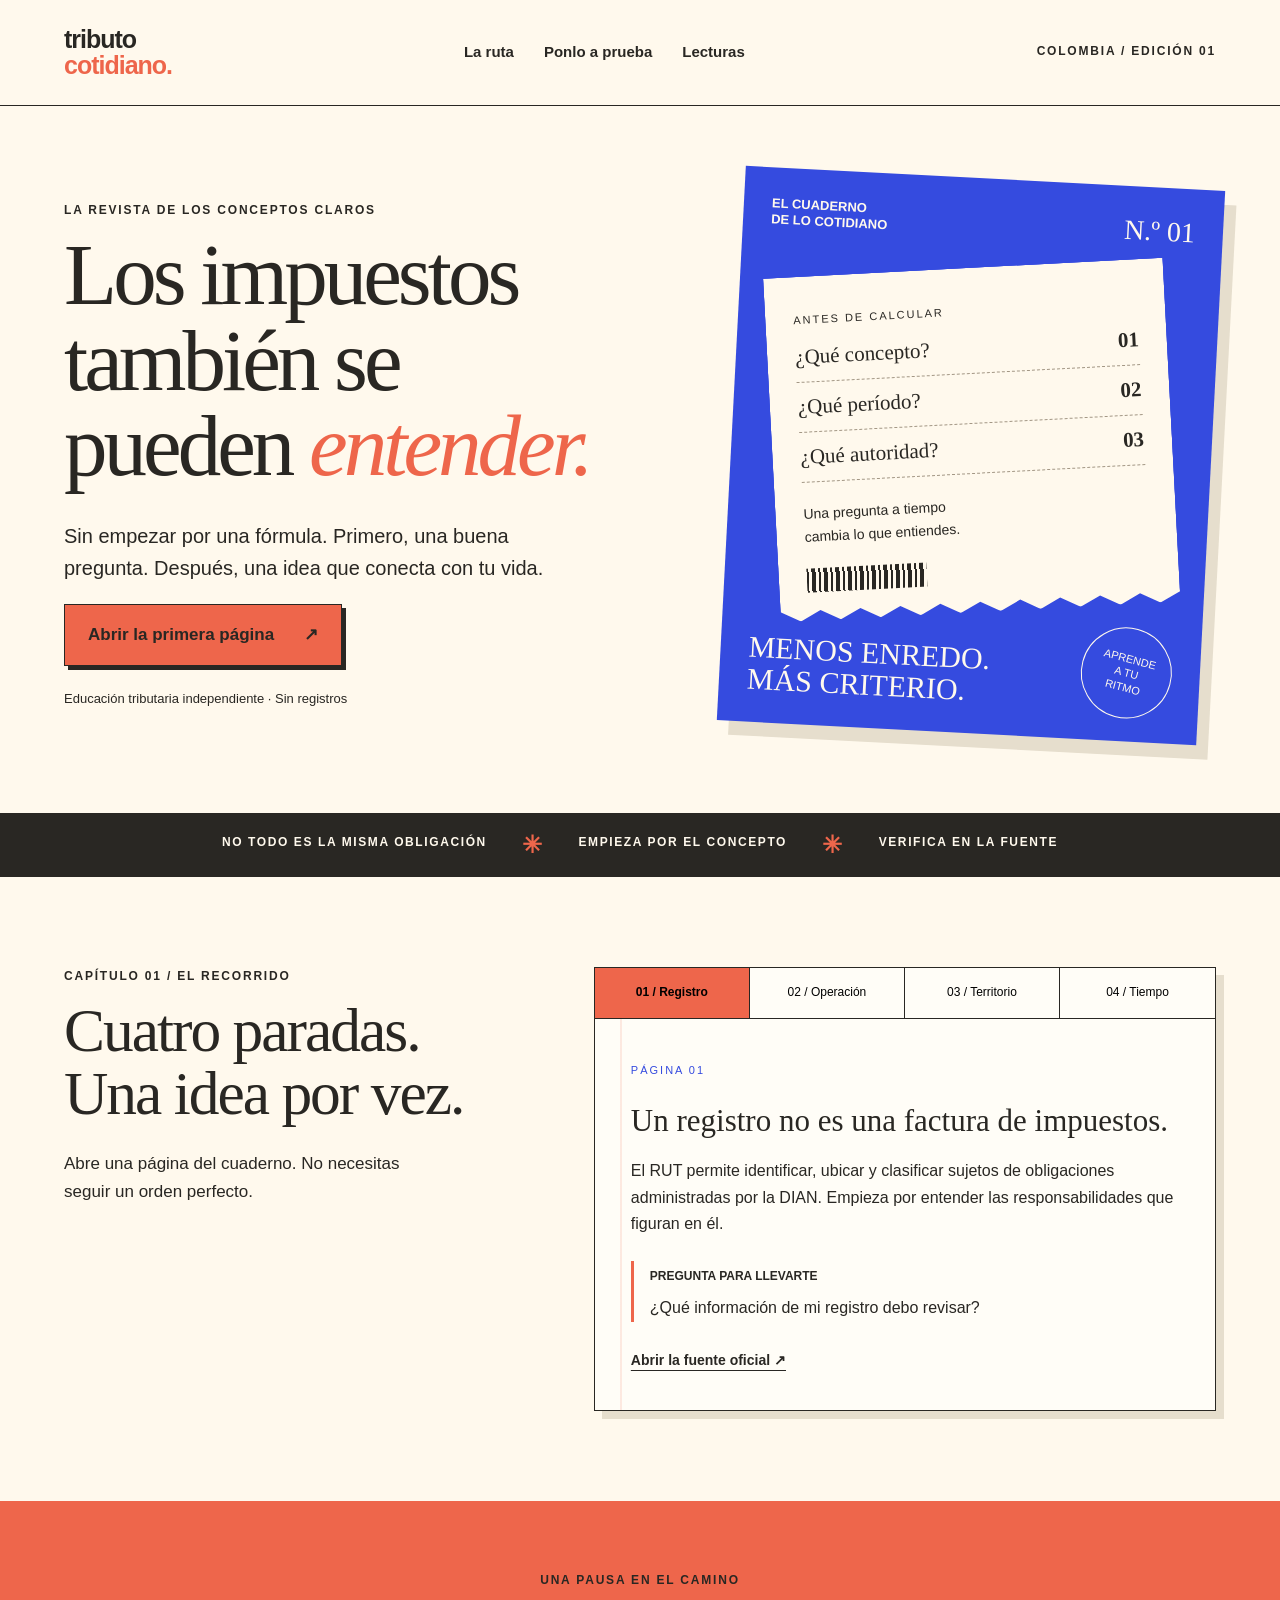
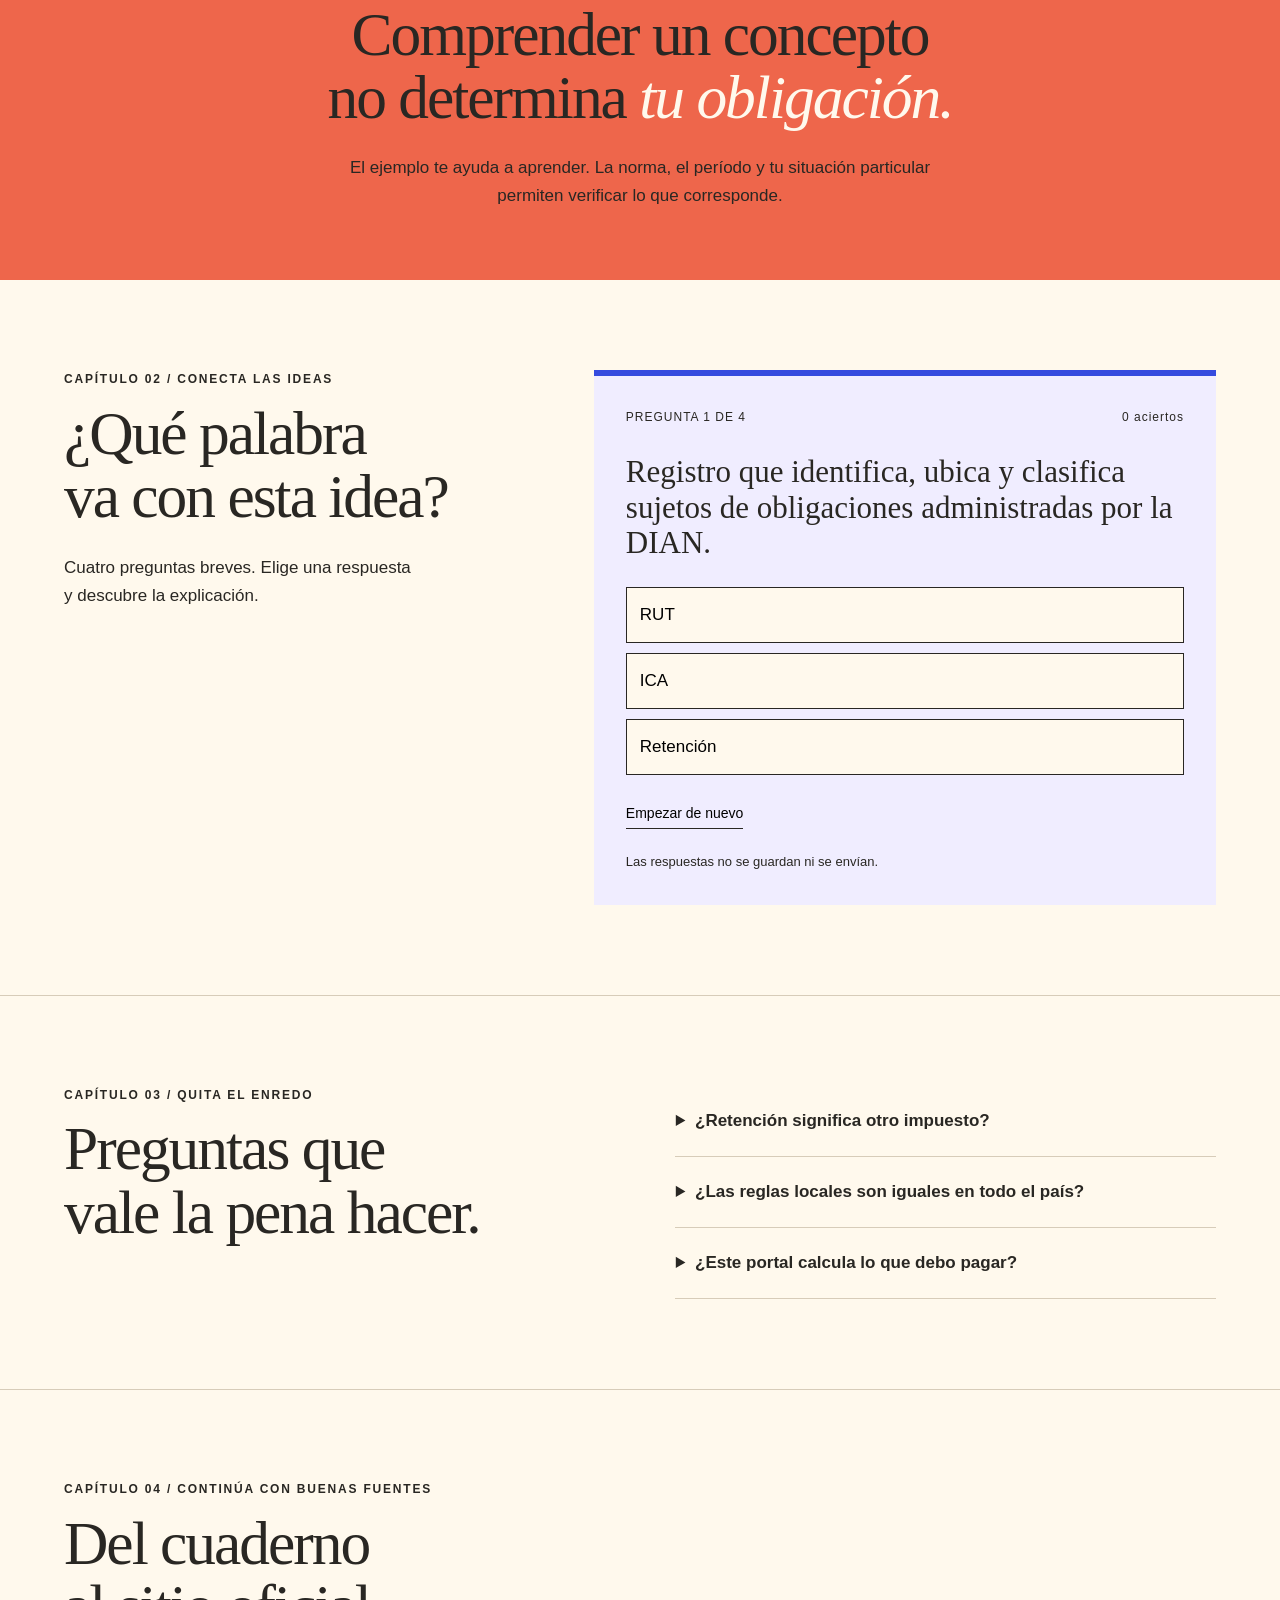
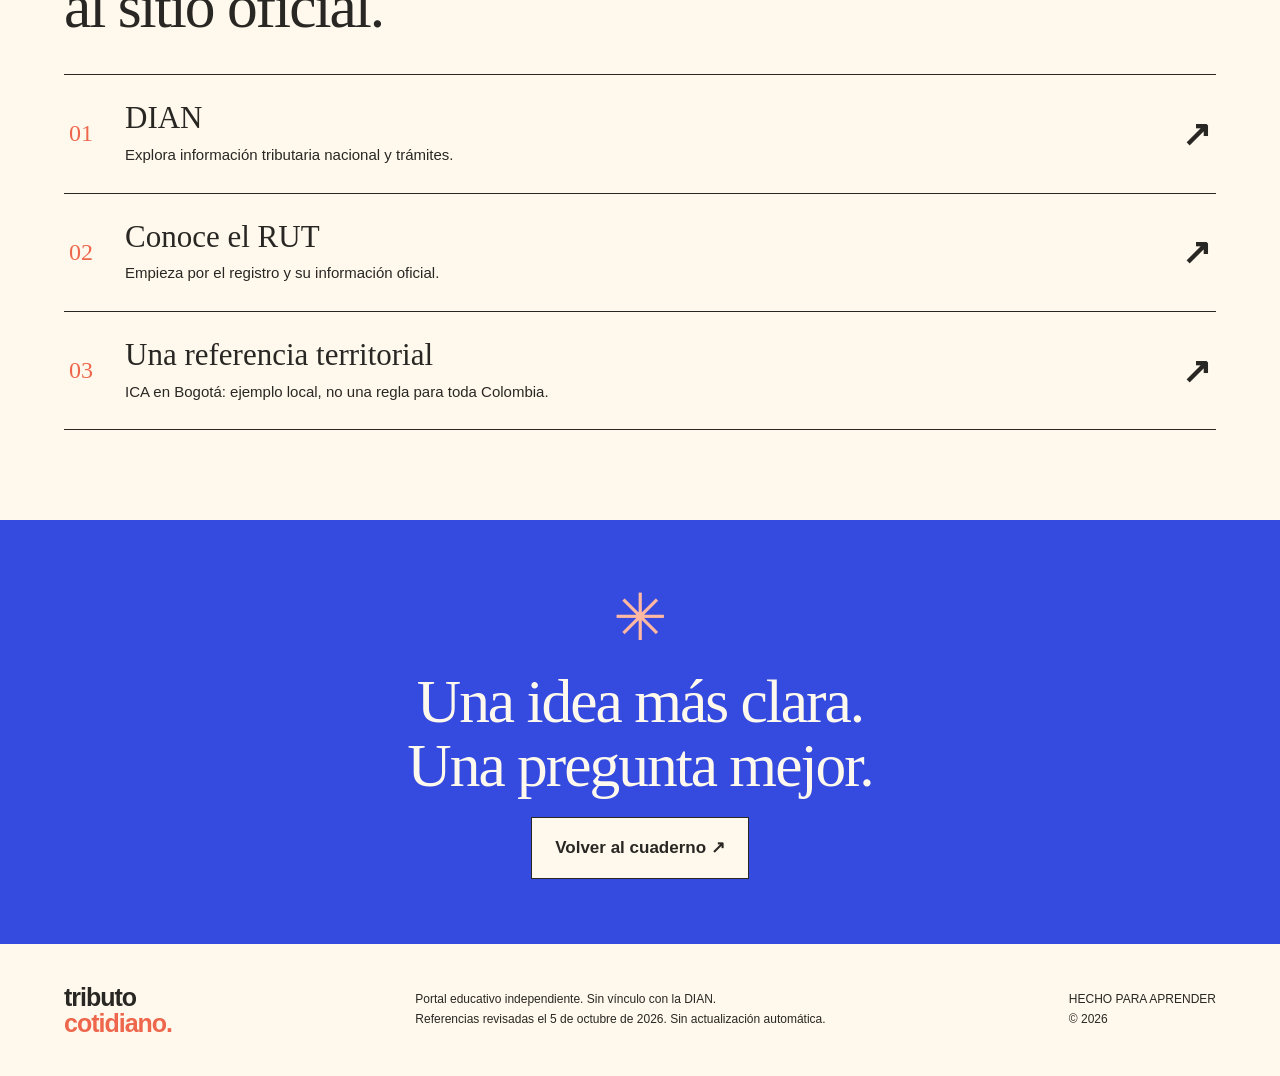
==== index.html @ 0646256a "Add files via upload" ====
<!doctype html><html lang="es"><head><meta charset="utf-8"><meta name="viewport" content="width=device-width,initial-scale=1"><meta name="description" content="Tributo Cotidiano: una revista educativa para entender los impuestos de Colombia, paso a paso."><title>Tributo Cotidiano — Entender también cuenta</title><link rel="icon" href="favicon.svg"><link rel="stylesheet" href="estilos.css"><script defer src="script.js"></script></head><body><a class="skip" href="#contenido">Saltar al contenido</a><header><a class="logo" href="index.html">tributo<span>cotidiano.</span></a><button class="menu" aria-expanded="false" aria-controls="nav">Menú</button><nav id="nav"><a href="#ruta">La ruta</a><a href="#juego">Ponlo a prueba</a><a href="#lecturas">Lecturas</a></nav><span class="edition">COLOMBIA / EDICIÓN 01</span></header><main id="contenido"><section class="hero"><div class="hero-copy"><p class="kicker">LA REVISTA DE LOS CONCEPTOS CLAROS</p><h1>Los impuestos<br>también se<br>pueden <em>entender.</em></h1><p class="lead">Sin empezar por una fórmula. Primero, una buena pregunta. Después, una idea que conecta con tu vida.</p><a class="button" href="#ruta">Abrir la primera página <span>↗</span></a><p class="small">Educación tributaria independiente · Sin registros</p></div><div class="cover" aria-label="Portada ilustrada de la revista"><div class="cover-top">EL CUADERNO<br>DE LO COTIDIANO <span>N.º 01</span></div><div class="receipt"><span class="receipt-title">ANTES DE CALCULAR</span><div>¿Qué concepto? <b>01</b></div><div>¿Qué período? <b>02</b></div><div>¿Qué autoridad? <b>03</b></div><p>Una pregunta a tiempo<br>cambia lo que entiendes.</p><span class="barcode" aria-hidden="true"></span></div><div class="cover-bottom">MENOS ENREDO.<br><strong>MÁS CRITERIO.</strong><span class="stamp">APRENDE<br>A TU<br>RITMO</span></div></div></section><div class="ribbon"><span>NO TODO ES LA MISMA OBLIGACIÓN</span><span aria-hidden="true">✳</span><span>EMPIEZA POR EL CONCEPTO</span><span aria-hidden="true">✳</span><span>VERIFICA EN LA FUENTE</span></div><section id="ruta" class="route section"><div class="section-title"><p class="kicker">CAPÍTULO 01 / EL RECORRIDO</p><h2>Cuatro paradas.<br>Una idea por vez.</h2><p>Abre una página del cuaderno. No necesitas seguir un orden perfecto.</p></div><div class="notebook"><div class="tabs" role="group" aria-label="Capítulos del cuaderno"><button data-page="0" aria-pressed="true" class="active">01 / Registro</button><button data-page="1" aria-pressed="false">02 / Operación</button><button data-page="2" aria-pressed="false">03 / Territorio</button><button data-page="3" aria-pressed="false">04 / Tiempo</button></div><article class="page" aria-live="polite"><span id="page-number">PÁGINA 01</span><h3 id="page-title">Un registro no es una factura de impuestos.</h3><p id="page-copy">El RUT permite identificar, ubicar y clasificar sujetos de obligaciones administradas por la DIAN. Empieza por entender las responsabilidades que figuran en él.</p><div class="margin-note"><strong>Pregunta para llevarte</strong><p id="page-question">¿Qué información de mi registro debo revisar?</p></div><a id="page-source" href="https://www.dian.gov.co/tramitesservicios/tramites-y-servicios/tributarios/Paginas/RUT.aspx" target="_blank" rel="noopener noreferrer">Abrir la fuente oficial ↗</a></article></div></section><section class="pause"><p class="kicker">UNA PAUSA EN EL CAMINO</p><h2>Comprender un concepto<br>no determina <em>tu obligación.</em></h2><p>El ejemplo te ayuda a aprender. La norma, el período y tu situación particular permiten verificar lo que corresponde.</p></section><section id="juego" class="game section"><div class="section-title"><p class="kicker">CAPÍTULO 02 / CONECTA LAS IDEAS</p><h2>¿Qué palabra<br>va con esta idea?</h2><p>Cuatro preguntas breves. Elige una respuesta y descubre la explicación.</p></div><div class="game-box"><div class="game-meta"><span id="progress">PREGUNTA 1 DE 4</span><span id="score">0 aciertos</span></div><h3 id="question">Registro que identifica, ubica y clasifica sujetos de obligaciones administradas por la DIAN.</h3><div id="answers" class="answers"><button data-choice="0">RUT</button><button data-choice="1">ICA</button><button data-choice="2">Retención</button></div><p id="feedback" role="status" hidden></p><button id="next" class="button dark" hidden>Siguiente pregunta →</button><button id="restart" class="text-button">Empezar de nuevo</button><p class="small">Las respuestas no se guardan ni se envían.</p></div></section><section class="fold section"><div><p class="kicker">CAPÍTULO 03 / QUITA EL ENREDO</p><h2>Preguntas que<br>vale la pena hacer.</h2></div><div class="faq"><details><summary>¿Retención significa otro impuesto?</summary><p>La retención es un mecanismo de recaudo anticipado. Para entenderla, revisa el concepto y el soporte del pago, sin asumir que cualquier descuento es una retención tributaria.</p><a href="https://normograma.dian.gov.co/dian/compilacion/docs/oficio_dian_906765_2022.htm" target="_blank" rel="noopener noreferrer">Referencia DIAN ↗</a></details><details><summary>¿Las reglas locales son iguales en todo el país?</summary><p>Consulta la entidad territorial competente. No traslades automáticamente tarifas, calendarios o condiciones de una ciudad a otra.</p></details><details><summary>¿Este portal calcula lo que debo pagar?</summary><p>No. Es un recorrido educativo sobre conceptos. No recibe declaraciones, documentos fiscales ni pagos, y no determina obligaciones individuales.</p></details></div></section><section id="lecturas" class="reading section"><p class="kicker">CAPÍTULO 04 / CONTINÚA CON BUENAS FUENTES</p><h2>Del cuaderno<br>al sitio oficial.</h2><div class="reading-list"><a href="https://www.dian.gov.co/" target="_blank" rel="noopener noreferrer"><span>01</span><div><h3>DIAN</h3><p>Explora información tributaria nacional y trámites.</p></div><b>↗</b></a><a href="https://www.dian.gov.co/tramitesservicios/tramites-y-servicios/tributarios/Paginas/RUT.aspx" target="_blank" rel="noopener noreferrer"><span>02</span><div><h3>Conoce el RUT</h3><p>Empieza por el registro y su información oficial.</p></div><b>↗</b></a><a href="https://www.haciendabogota.gov.co/es/impuestos/impuesto-de-industria-y-comercio-ica" target="_blank" rel="noopener noreferrer"><span>03</span><div><h3>Una referencia territorial</h3><p>ICA en Bogotá: ejemplo local, no una regla para toda Colombia.</p></div><b>↗</b></a></div></section><section class="closing"><span aria-hidden="true">✳</span><h2>Una idea más clara.<br>Una pregunta mejor.</h2><a href="#ruta" class="button">Volver al cuaderno ↗</a></section></main><footer><a class="logo" href="index.html">tributo<span>cotidiano.</span></a><p>Portal educativo independiente. Sin vínculo con la DIAN.<br>Referencias revisadas el 5 de octubre de 2026. Sin actualización automática.</p><span>HECHO PARA APRENDER<br>© 2026</span></footer></body></html>
---- estilos.css ----
:root{--paper:#fff9ed;--ink:#292723;--coral:#ee664b;--blue:#354bdf;--line:#d7ccb9}*{box-sizing:border-box}html{scroll-behavior:smooth;scroll-padding-top:25px}body{margin:0;background:var(--paper);color:var(--ink);font:17px/1.65 Arial,sans-serif}a{color:inherit;text-underline-offset:5px}button{font:inherit;cursor:pointer}button,a{-webkit-tap-highlight-color:transparent}a:focus-visible,button:focus-visible,summary:focus-visible{outline:3px solid var(--blue);outline-offset:5px}[hidden]{display:none!important}.skip{position:absolute;top:-100px;background:var(--ink);color:white;padding:10px;z-index:5}.skip:focus{top:0}header{max-width:1440px;margin:auto;display:flex;align-items:center;justify-content:space-between;gap:30px;padding:26px 5%;border-bottom:1px solid var(--ink)}.logo{font-weight:900;font-size:25px;text-decoration:none;letter-spacing:-1px;line-height:1.05}.logo span{display:block;color:var(--coral)}nav{display:flex;gap:30px}nav a{text-decoration:none;font-size:15px;font-weight:bold}.edition,.kicker{font-size:12px;letter-spacing:1.8px;font-weight:700}.menu{display:none}.hero{max-width:1440px;margin:auto;padding:72px 5% 80px;display:grid;grid-template-columns:1.1fr .9fr;gap:65px;align-items:center}h1,h2,h3,p{margin-top:0}h1{font:normal clamp(54px,6.8vw,102px)/.98 Georgia,serif;letter-spacing:-4px;margin-bottom:32px}em{color:var(--coral);font-weight:normal}.lead{max-width:510px;font-size:20px;line-height:1.6}.button{display:inline-flex;align-items:center;justify-content:space-between;gap:30px;text-decoration:none;padding:16px 23px;border:1px solid var(--ink);background:var(--coral);color:var(--ink);font-weight:bold;box-shadow:4px 4px 0 var(--ink);transition:transform .15s}.button:hover{transform:translateY(-2px)}.small{font-size:13px;margin:22px 0 0}.cover{background:var(--blue);color:var(--paper);padding:28px;transform:rotate(3deg);box-shadow:12px 14px 0 #e6decd;max-width:480px;width:100%;justify-self:center}.cover-top{display:flex;justify-content:space-between;align-items:start;font-size:13px;font-weight:700;line-height:1.2}.cover-top span{font:28px Georgia,serif}.receipt{background:var(--paper);color:var(--ink);padding:28px;margin:30px 12px;transform:rotate(-6deg);clip-path:polygon(0 0,100% 0,100% 97%,95% 100%,90% 97%,85% 100%,80% 97%,75% 100%,70% 97%,65% 100%,60% 97%,55% 100%,50% 97%,45% 100%,40% 97%,35% 100%,30% 97%,25% 100%,20% 97%,15% 100%,10% 97%,5% 100%,0 97%)}.receipt-title{font-size:11px;letter-spacing:2px}.receipt div{border-bottom:1px dashed #a39785;padding:12px 0;display:flex;justify-content:space-between;font:21px Georgia,serif}.receipt p{font-size:14px;margin:20px 0}.barcode{display:block;height:24px;width:120px;background:repeating-linear-gradient(90deg,var(--ink) 0 2px,transparent 2px 5px,var(--ink) 5px 9px,transparent 9px 12px)}.cover-bottom{position:relative;font:30px/1.05 Georgia,serif;padding:0 110px 0 0}.cover-bottom strong{font-weight:normal}.stamp{position:absolute;right:0;bottom:-5px;border:1px solid var(--paper);border-radius:50%;width:91px;height:91px;display:grid;place-content:center;text-align:center;font:11px/1.3 Arial,sans-serif;transform:rotate(12deg)}.ribbon{display:flex;justify-content:center;gap:35px;padding:20px;background:var(--ink);color:var(--paper);font-size:12px;font-weight:700;letter-spacing:1.6px}.ribbon span[aria-hidden]{color:var(--coral);font-size:24px;line-height:1}.section{max-width:1280px;padding:90px 5%;margin:auto}h2{font:normal clamp(36px,4.8vw,64px)/1.03 Georgia,serif;letter-spacing:-2px;margin-bottom:25px}.section-title>p:last-child{max-width:360px}.route,.game{display:grid;grid-template-columns:.85fr 1.15fr;gap:70px}.notebook{border:1px solid var(--ink);background:#fffdf7;box-shadow:8px 8px 0 #e6decd}.tabs{display:grid;grid-template-columns:repeat(4,1fr);border-bottom:1px solid var(--ink)}.tabs button{border:0;border-right:1px solid var(--ink);background:transparent;padding:15px 5px;font-size:12px}.tabs button:last-child{border-right:0}.tabs button.active{background:var(--coral);font-weight:bold}.page{padding:36px;min-height:390px;background:linear-gradient(90deg,transparent 25px,#ee664b44 26px,transparent 27px)}.page>span{font-size:11px;letter-spacing:2px;color:var(--blue)}h3{font:normal 31px/1.15 Georgia,serif;margin:20px 0}.page p{font-size:16px}.margin-note{border-left:3px solid var(--coral);padding-left:16px;margin:24px 0}.margin-note strong{font-size:12px;text-transform:uppercase}.margin-note p{margin:6px 0}.page>a{font-size:14px;font-weight:bold}.pause{background:var(--coral);text-align:center;padding:70px 24px}.pause em{color:var(--paper)}.pause p:last-child{max-width:650px;margin:0 auto}.game-box{background:#f0edff;border-top:6px solid var(--blue);padding:32px}.game-meta{display:flex;justify-content:space-between;font-size:12px;letter-spacing:1px}.game-box h3{margin:26px 0}.answers{display:grid;gap:10px}.answers button{background:var(--paper);border:1px solid var(--ink);padding:13px;text-align:left}.answers button:hover:not(:disabled){background:#e2dcff}.answers button.chosen{background:var(--blue);color:white}.answers button:disabled{cursor:default;opacity:1}.game-box #feedback{padding:16px;border-left:3px solid var(--blue);margin-top:22px;background:white;font-size:16px}.dark{background:var(--ink);color:white;box-shadow:none}.text-button{display:block;background:none;border:0;border-bottom:1px solid var(--ink);padding:3px 0;margin-top:24px;font-size:14px}.fold{display:grid;grid-template-columns:1fr 1fr;gap:70px;border-top:1px solid var(--line)}details{border-bottom:1px solid var(--line);padding:21px 0}summary{cursor:pointer;font-weight:bold;list-style-position:outside;margin-left:20px}details p{margin:20px 0 10px}details a{font-size:14px}.reading{border-top:1px solid var(--line)}.reading-list{margin-top:36px}.reading-list>a{display:flex;gap:32px;align-items:center;border-top:1px solid var(--ink);padding:25px 5px;text-decoration:none}.reading-list>a:last-child{border-bottom:1px solid var(--ink)}.reading-list>a:hover h3{color:var(--blue)}.reading-list h3{margin:0 0 7px}.reading-list p{margin:0;font-size:15px}.reading-list>a>span{color:var(--coral);font:24px Georgia,serif}.reading-list b{font-size:35px;margin-left:auto}.closing{background:var(--blue);color:var(--paper);text-align:center;padding:65px 20px}.closing>span{font-size:65px;color:#ffb8a2;line-height:1}.closing h2{margin:20px}.closing .button{background:var(--paper);box-shadow:none}footer{padding:40px 5%;display:flex;justify-content:space-between;gap:35px;align-items:center}footer p,footer>span{font-size:12px;max-width:520px;margin:0}@media(max-width:1050px){.edition{display:none}.hero{gap:35px}h1{letter-spacing:-2px}.route,.game,.fold{gap:30px}.cover-bottom{font-size:25px}.ribbon{gap:18px;letter-spacing:.6px}}@media(max-width:760px){header{flex-wrap:wrap;padding:20px 6%}.menu{display:block;background:none;border:1px solid var(--ink);padding:8px 14px}.js nav{display:none}.js nav.open{display:flex}nav{width:100%;justify-content:space-between;gap:12px}.hero{grid-template-columns:1fr;padding:45px 6% 60px;gap:45px}h1{font-size:64px}.cover{max-width:380px}.route,.game,.fold{grid-template-columns:1fr;gap:24px}.section{padding:55px 6%}.section-title>p:last-child{max-width:none}.ribbon{flex-wrap:wrap;gap:12px;font-size:10px}.ribbon span:last-child{display:none}.page{padding:28px;min-height:360px}.tabs button{font-size:11px;padding:14px 3px}.pause{padding:50px 6%}.game-box{padding:25px}.reading-list>a{gap:16px}footer{flex-direction:column;align-items:start;padding:35px 6%}}@media(max-width:390px){h1{font-size:54px}.cover{padding:20px}.receipt{padding:20px;margin:25px 6px}.cover-bottom{font-size:23px}h2{font-size:38px}}@media(prefers-reduced-motion:reduce){html{scroll-behavior:auto}.button{transition:none}}
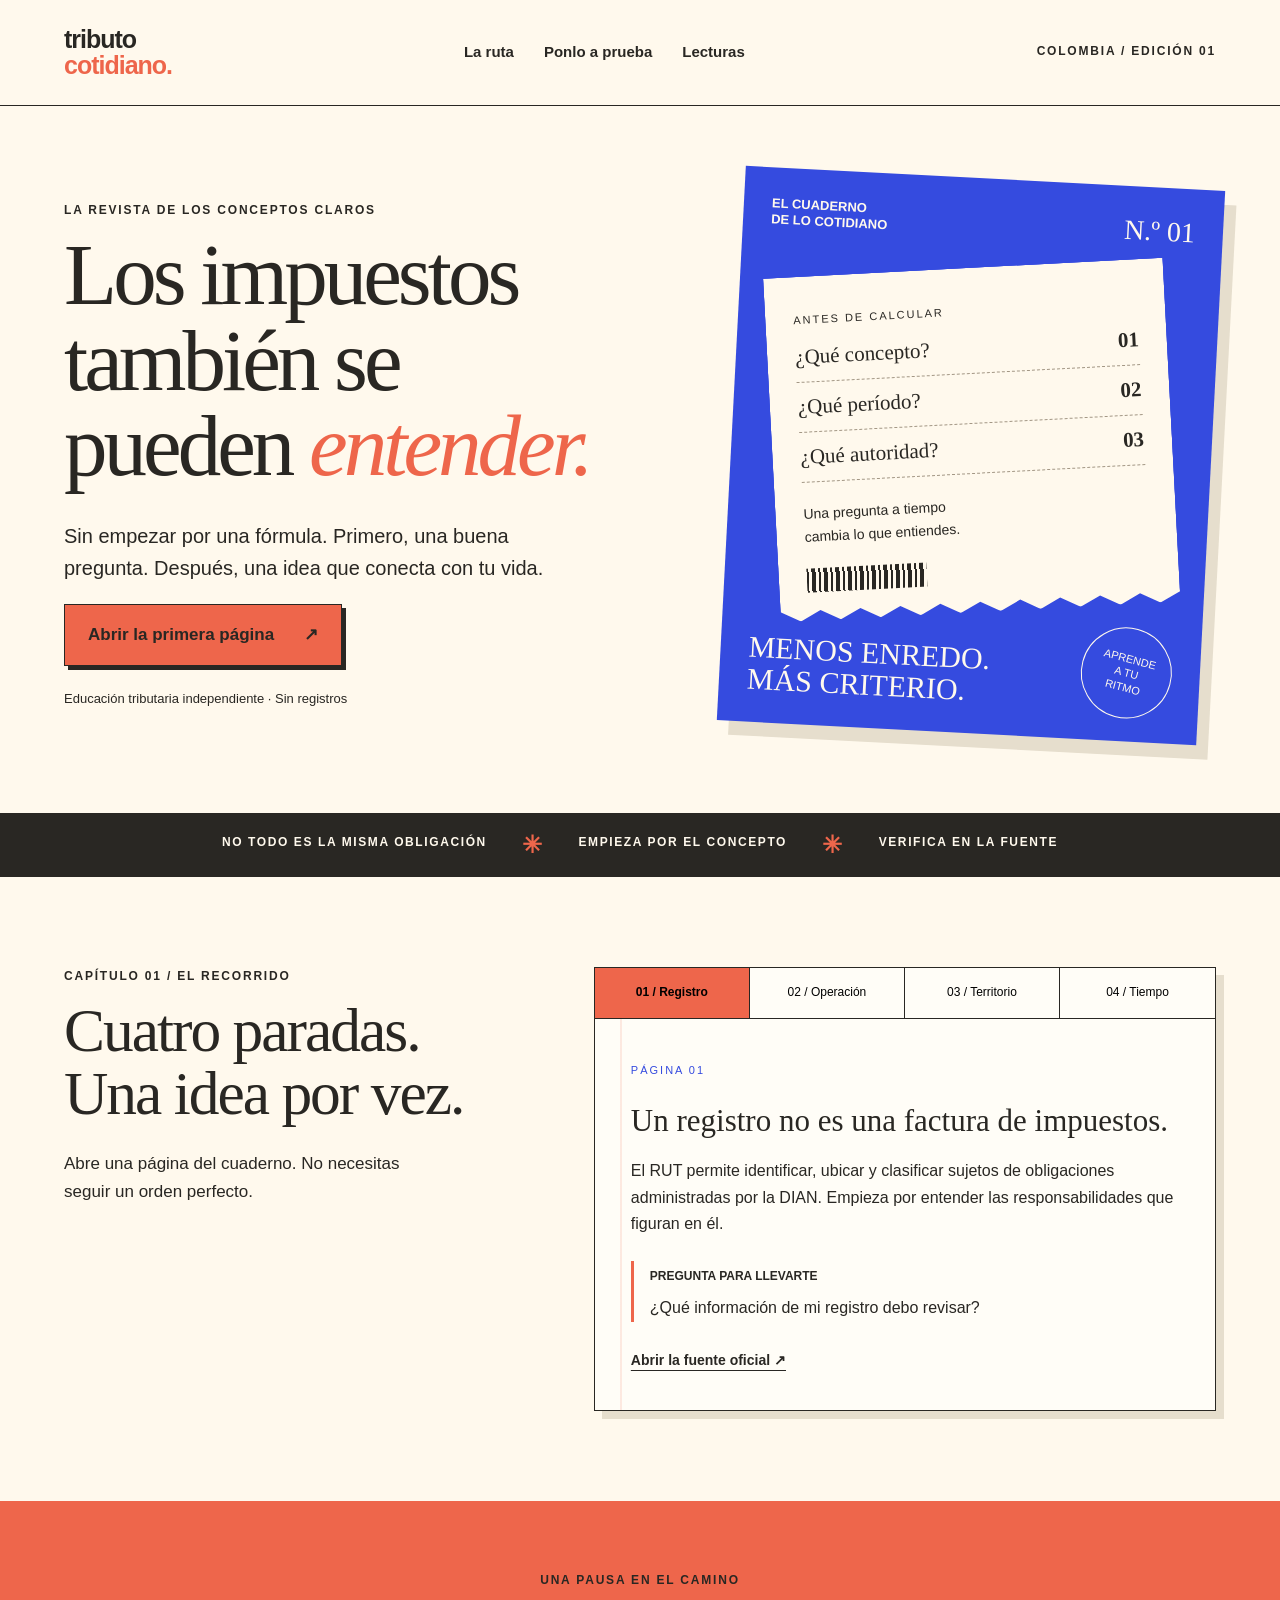
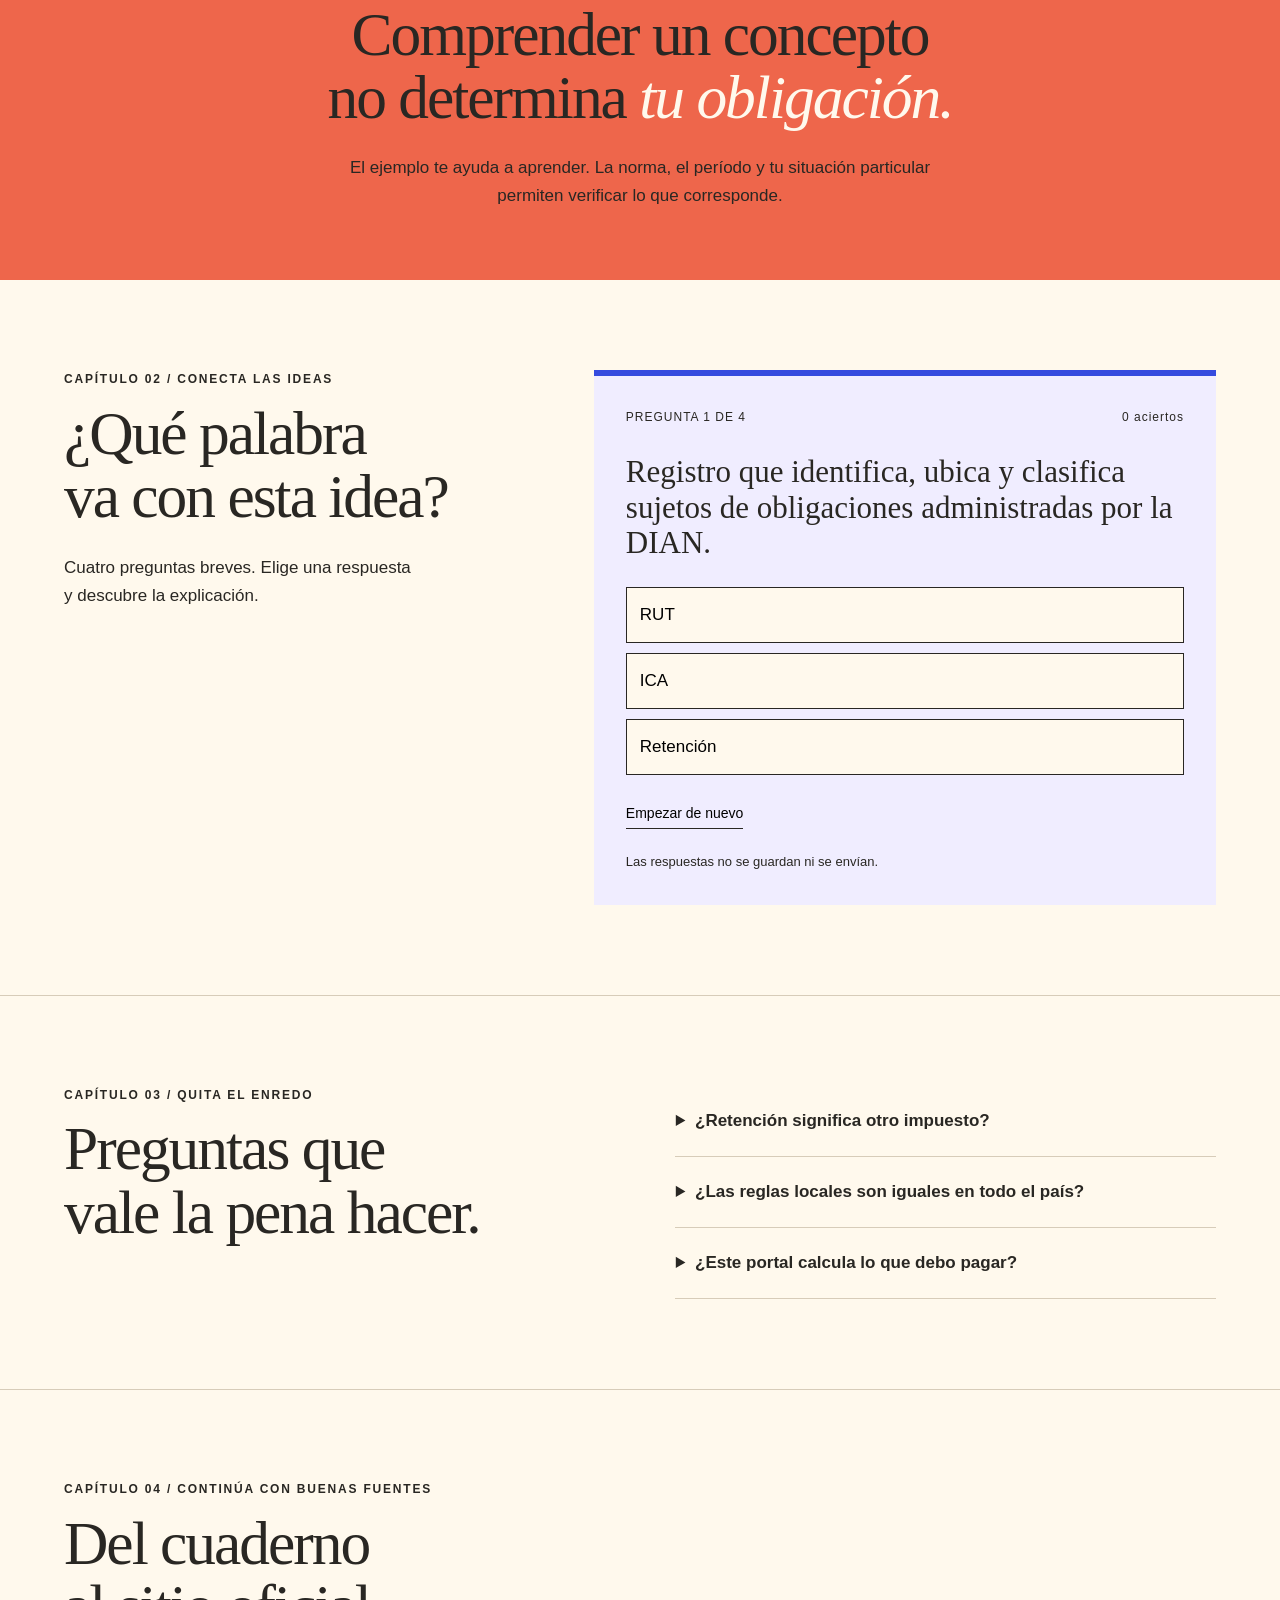
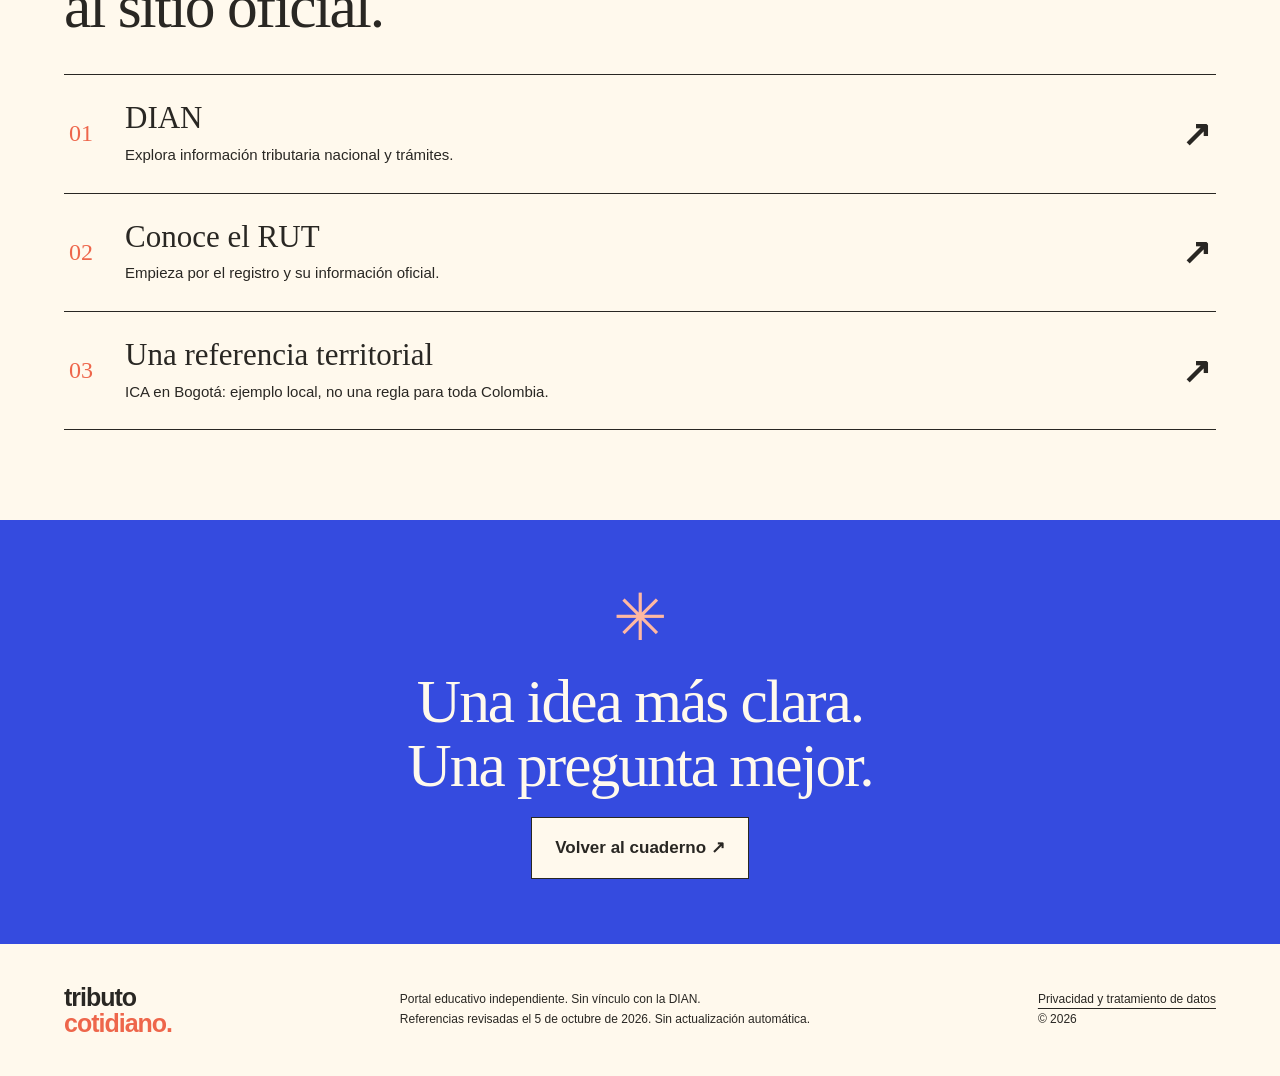
==== commit 3b943c60: "Add files via upload" ====
--- a/index.html
+++ b/index.html
@@ -1 +1,2 @@
-<!doctype html><html lang="es"><head><meta charset="utf-8"><meta name="viewport" content="width=device-width,initial-scale=1"><meta name="description" content="Tributo Cotidiano: una revista educativa para entender los impuestos de Colombia, paso a paso."><title>Tributo Cotidiano — Entender también cuenta</title><link rel="icon" href="favicon.svg"><link rel="stylesheet" href="estilos.css"><script defer src="script.js"></script></head><body><a class="skip" href="#contenido">Saltar al contenido</a><header><a class="logo" href="index.html">tributo<span>cotidiano.</span></a><button class="menu" aria-expanded="false" aria-controls="nav">Menú</button><nav id="nav"><a href="#ruta">La ruta</a><a href="#juego">Ponlo a prueba</a><a href="#lecturas">Lecturas</a></nav><span class="edition">COLOMBIA / EDICIÓN 01</span></header><main id="contenido"><section class="hero"><div class="hero-copy"><p class="kicker">LA REVISTA DE LOS CONCEPTOS CLAROS</p><h1>Los impuestos<br>también se<br>pueden <em>entender.</em></h1><p class="lead">Sin empezar por una fórmula. Primero, una buena pregunta. Después, una idea que conecta con tu vida.</p><a class="button" href="#ruta">Abrir la primera página <span>↗</span></a><p class="small">Educación tributaria independiente · Sin registros</p></div><div class="cover" aria-label="Portada ilustrada de la revista"><div class="cover-top">EL CUADERNO<br>DE LO COTIDIANO <span>N.º 01</span></div><div class="receipt"><span class="receipt-title">ANTES DE CALCULAR</span><div>¿Qué concepto? <b>01</b></div><div>¿Qué período? <b>02</b></div><div>¿Qué autoridad? <b>03</b></div><p>Una pregunta a tiempo<br>cambia lo que entiendes.</p><span class="barcode" aria-hidden="true"></span></div><div class="cover-bottom">MENOS ENREDO.<br><strong>MÁS CRITERIO.</strong><span class="stamp">APRENDE<br>A TU<br>RITMO</span></div></div></section><div class="ribbon"><span>NO TODO ES LA MISMA OBLIGACIÓN</span><span aria-hidden="true">✳</span><span>EMPIEZA POR EL CONCEPTO</span><span aria-hidden="true">✳</span><span>VERIFICA EN LA FUENTE</span></div><section id="ruta" class="route section"><div class="section-title"><p class="kicker">CAPÍTULO 01 / EL RECORRIDO</p><h2>Cuatro paradas.<br>Una idea por vez.</h2><p>Abre una página del cuaderno. No necesitas seguir un orden perfecto.</p></div><div class="notebook"><div class="tabs" role="group" aria-label="Capítulos del cuaderno"><button data-page="0" aria-pressed="true" class="active">01 / Registro</button><button data-page="1" aria-pressed="false">02 / Operación</button><button data-page="2" aria-pressed="false">03 / Territorio</button><button data-page="3" aria-pressed="false">04 / Tiempo</button></div><article class="page" aria-live="polite"><span id="page-number">PÁGINA 01</span><h3 id="page-title">Un registro no es una factura de impuestos.</h3><p id="page-copy">El RUT permite identificar, ubicar y clasificar sujetos de obligaciones administradas por la DIAN. Empieza por entender las responsabilidades que figuran en él.</p><div class="margin-note"><strong>Pregunta para llevarte</strong><p id="page-question">¿Qué información de mi registro debo revisar?</p></div><a id="page-source" href="https://www.dian.gov.co/tramitesservicios/tramites-y-servicios/tributarios/Paginas/RUT.aspx" target="_blank" rel="noopener noreferrer">Abrir la fuente oficial ↗</a></article></div></section><section class="pause"><p class="kicker">UNA PAUSA EN EL CAMINO</p><h2>Comprender un concepto<br>no determina <em>tu obligación.</em></h2><p>El ejemplo te ayuda a aprender. La norma, el período y tu situación particular permiten verificar lo que corresponde.</p></section><section id="juego" class="game section"><div class="section-title"><p class="kicker">CAPÍTULO 02 / CONECTA LAS IDEAS</p><h2>¿Qué palabra<br>va con esta idea?</h2><p>Cuatro preguntas breves. Elige una respuesta y descubre la explicación.</p></div><div class="game-box"><div class="game-meta"><span id="progress">PREGUNTA 1 DE 4</span><span id="score">0 aciertos</span></div><h3 id="question">Registro que identifica, ubica y clasifica sujetos de obligaciones administradas por la DIAN.</h3><div id="answers" class="answers"><button data-choice="0">RUT</button><button data-choice="1">ICA</button><button data-choice="2">Retención</button></div><p id="feedback" role="status" hidden></p><button id="next" class="button dark" hidden>Siguiente pregunta →</button><button id="restart" class="text-button">Empezar de nuevo</button><p class="small">Las respuestas no se guardan ni se envían.</p></div></section><section class="fold section"><div><p class="kicker">CAPÍTULO 03 / QUITA EL ENREDO</p><h2>Preguntas que<br>vale la pena hacer.</h2></div><div class="faq"><details><summary>¿Retención significa otro impuesto?</summary><p>La retención es un mecanismo de recaudo anticipado. Para entenderla, revisa el concepto y el soporte del pago, sin asumir que cualquier descuento es una retención tributaria.</p><a href="https://normograma.dian.gov.co/dian/compilacion/docs/oficio_dian_906765_2022.htm" target="_blank" rel="noopener noreferrer">Referencia DIAN ↗</a></details><details><summary>¿Las reglas locales son iguales en todo el país?</summary><p>Consulta la entidad territorial competente. No traslades automáticamente tarifas, calendarios o condiciones de una ciudad a otra.</p></details><details><summary>¿Este portal calcula lo que debo pagar?</summary><p>No. Es un recorrido educativo sobre conceptos. No recibe declaraciones, documentos fiscales ni pagos, y no determina obligaciones individuales.</p></details></div></section><section id="lecturas" class="reading section"><p class="kicker">CAPÍTULO 04 / CONTINÚA CON BUENAS FUENTES</p><h2>Del cuaderno<br>al sitio oficial.</h2><div class="reading-list"><a href="https://www.dian.gov.co/" target="_blank" rel="noopener noreferrer"><span>01</span><div><h3>DIAN</h3><p>Explora información tributaria nacional y trámites.</p></div><b>↗</b></a><a href="https://www.dian.gov.co/tramitesservicios/tramites-y-servicios/tributarios/Paginas/RUT.aspx" target="_blank" rel="noopener noreferrer"><span>02</span><div><h3>Conoce el RUT</h3><p>Empieza por el registro y su información oficial.</p></div><b>↗</b></a><a href="https://www.haciendabogota.gov.co/es/impuestos/impuesto-de-industria-y-comercio-ica" target="_blank" rel="noopener noreferrer"><span>03</span><div><h3>Una referencia territorial</h3><p>ICA en Bogotá: ejemplo local, no una regla para toda Colombia.</p></div><b>↗</b></a></div></section><section class="closing"><span aria-hidden="true">✳</span><h2>Una idea más clara.<br>Una pregunta mejor.</h2><a href="#ruta" class="button">Volver al cuaderno ↗</a></section></main><footer><a class="logo" href="index.html">tributo<span>cotidiano.</span></a><p>Portal educativo independiente. Sin vínculo con la DIAN.<br>Referencias revisadas el 5 de octubre de 2026. Sin actualización automática.</p><span>HECHO PARA APRENDER<br>© 2026</span></footer></body></html>
+<!doctype html><html lang="es"><head><meta charset="utf-8"><meta name="viewport" content="width=device-width,initial-scale=1"><meta name="description" content="Tributo Cotidiano: una revista educativa para entender los impuestos de Colombia, paso a paso."><title>Tributo Cotidiano — Entender también cuenta</title><link rel="icon" href="favicon.svg"><link rel="stylesheet" href="estilos.css"><script defer src="script.js"></script></head><body><a class="skip" href="#contenido">Saltar al contenido</a><header><a class="logo" href="index.html">tributo<span>cotidiano.</span></a><button class="menu" aria-expanded="false" aria-controls="nav">Menú</button><nav id="nav"><a href="#ruta">La ruta</a><a href="#juego">Ponlo a prueba</a><a href="#lecturas">Lecturas</a></nav><span class="edition">COLOMBIA / EDICIÓN 01</span></header><main id="contenido"><section class="hero"><div class="hero-copy"><p class="kicker">LA REVISTA DE LOS CONCEPTOS CLAROS</p><h1>Los impuestos<br>también se<br>pueden <em>entender.</em></h1><p class="lead">Sin empezar por una fórmula. Primero, una buena pregunta. Después, una idea que conecta con tu vida.</p><a class="button" href="#ruta">Abrir la primera página <span>↗</span></a><p class="small">Educación tributaria independiente · Sin registros</p></div><div class="cover" aria-label="Portada ilustrada de la revista"><div class="cover-top">EL CUADERNO<br>DE LO COTIDIANO <span>N.º 01</span></div><div class="receipt"><span class="receipt-title">ANTES DE CALCULAR</span><div>¿Qué concepto? <b>01</b></div><div>¿Qué período? <b>02</b></div><div>¿Qué autoridad? <b>03</b></div><p>Una pregunta a tiempo<br>cambia lo que entiendes.</p><span class="barcode" aria-hidden="true"></span></div><div class="cover-bottom">MENOS ENREDO.<br><strong>MÁS CRITERIO.</strong><span class="stamp">APRENDE<br>A TU<br>RITMO</span></div></div></section><div class="ribbon"><span>NO TODO ES LA MISMA OBLIGACIÓN</span><span aria-hidden="true">✳</span><span>EMPIEZA POR EL CONCEPTO</span><span aria-hidden="true">✳</span><span>VERIFICA EN LA FUENTE</span></div><section id="ruta" class="route section"><div class="section-title"><p class="kicker">CAPÍTULO 01 / EL RECORRIDO</p><h2>Cuatro paradas.<br>Una idea por vez.</h2><p>Abre una página del cuaderno. No necesitas seguir un orden perfecto.</p></div><div class="notebook"><div class="tabs" role="group" aria-label="Capítulos del cuaderno"><button data-page="0" aria-pressed="true" class="active">01 / Registro</button><button data-page="1" aria-pressed="false">02 / Operación</button><button data-page="2" aria-pressed="false">03 / Territorio</button><button data-page="3" aria-pressed="false">04 / Tiempo</button></div><article class="page" aria-live="polite"><span id="page-number">PÁGINA 01</span><h3 id="page-title">Un registro no es una factura de impuestos.</h3><p id="page-copy">El RUT permite identificar, ubicar y clasificar sujetos de obligaciones administradas por la DIAN. Empieza por entender las responsabilidades que figuran en él.</p><div class="margin-note"><strong>Pregunta para llevarte</strong><p id="page-question">¿Qué información de mi registro debo revisar?</p></div><a id="page-source" href="https://www.dian.gov.co/tramitesservicios/tramites-y-servicios/tributarios/Paginas/RUT.aspx" target="_blank" rel="noopener noreferrer">Abrir la fuente oficial ↗</a></article></div></section><section class="pause"><p class="kicker">UNA PAUSA EN EL CAMINO</p><h2>Comprender un concepto<br>no determina <em>tu obligación.</em></h2><p>El ejemplo te ayuda a aprender. La norma, el período y tu situación particular permiten verificar lo que corresponde.</p></section><section id="juego" class="game section"><div class="section-title"><p class="kicker">CAPÍTULO 02 / CONECTA LAS IDEAS</p><h2>¿Qué palabra<br>va con esta idea?</h2><p>Cuatro preguntas breves. Elige una respuesta y descubre la explicación.</p></div><div class="game-box"><div class="game-meta"><span id="progress">PREGUNTA 1 DE 4</span><span id="score">0 aciertos</span></div><h3 id="question">Registro que identifica, ubica y clasifica sujetos de obligaciones administradas por la DIAN.</h3><div id="answers" class="answers"><button data-choice="0">RUT</button><button data-choice="1">ICA</button><button data-choice="2">Retención</button></div><p id="feedback" role="status" hidden></p><button id="next" class="button dark" hidden>Siguiente pregunta →</button><button id="restart" class="text-button">Empezar de nuevo</button><p class="small">Las respuestas no se guardan ni se envían.</p></div></section><section class="fold section"><div><p class="kicker">CAPÍTULO 03 / QUITA EL ENREDO</p><h2>Preguntas que<br>vale la pena hacer.</h2></div><div class="faq"><details><summary>¿Retención significa otro impuesto?</summary><p>La retención es un mecanismo de recaudo anticipado. Para entenderla, revisa el concepto y el soporte del pago, sin asumir que cualquier descuento es una retención tributaria.</p><a href="https://normograma.dian.gov.co/dian/compilacion/docs/oficio_dian_906765_2022.htm" target="_blank" rel="noopener noreferrer">Referencia DIAN ↗</a></details><details><summary>¿Las reglas locales son iguales en todo el país?</summary><p>Consulta la entidad territorial competente. No traslades automáticamente tarifas, calendarios o condiciones de una ciudad a otra.</p></details><details><summary>¿Este portal calcula lo que debo pagar?</summary><p>No. Es un recorrido educativo sobre conceptos. No recibe declaraciones, documentos fiscales ni pagos, y no determina obligaciones individuales.</p></details></div></section><section id="lecturas" class="reading section"><p class="kicker">CAPÍTULO 04 / CONTINÚA CON BUENAS FUENTES</p><h2>Del cuaderno<br>al sitio oficial.</h2><div class="reading-list"><a href="https://www.dian.gov.co/" target="_blank" rel="noopener noreferrer"><span>01</span><div><h3>DIAN</h3><p>Explora información tributaria nacional y trámites.</p></div><b>↗</b></a><a href="https://www.dian.gov.co/tramitesservicios/tramites-y-servicios/tributarios/Paginas/RUT.aspx" target="_blank" rel="noopener noreferrer"><span>02</span><div><h3>Conoce el RUT</h3><p>Empieza por el registro y su información oficial.</p></div><b>↗</b></a><a href="https://www.haciendabogota.gov.co/es/impuestos/impuesto-de-industria-y-comercio-ica" target="_blank" rel="noopener noreferrer"><span>03</span><div><h3>Una referencia territorial</h3><p>ICA en Bogotá: ejemplo local, no una regla para toda Colombia.</p></div><b>↗</b></a></div></section><section class="closing"><span aria-hidden="true">✳</span><h2>Una idea más clara.<br>Una pregunta mejor.</h2><a href="#ruta" class="button">Volver al cuaderno ↗</a></section></main><footer><a class="logo" href="index.html">tributo<span>cotidiano.</span></a><p>Portal educativo independiente. Sin vínculo con la DIAN.<br>Referencias revisadas el 5 de octubre de 2026. Sin actualización automática.</p><span><a href="privacidad.html">Privacidad y tratamiento de datos</a><br>© 2026</span></footer></body></html>
+
